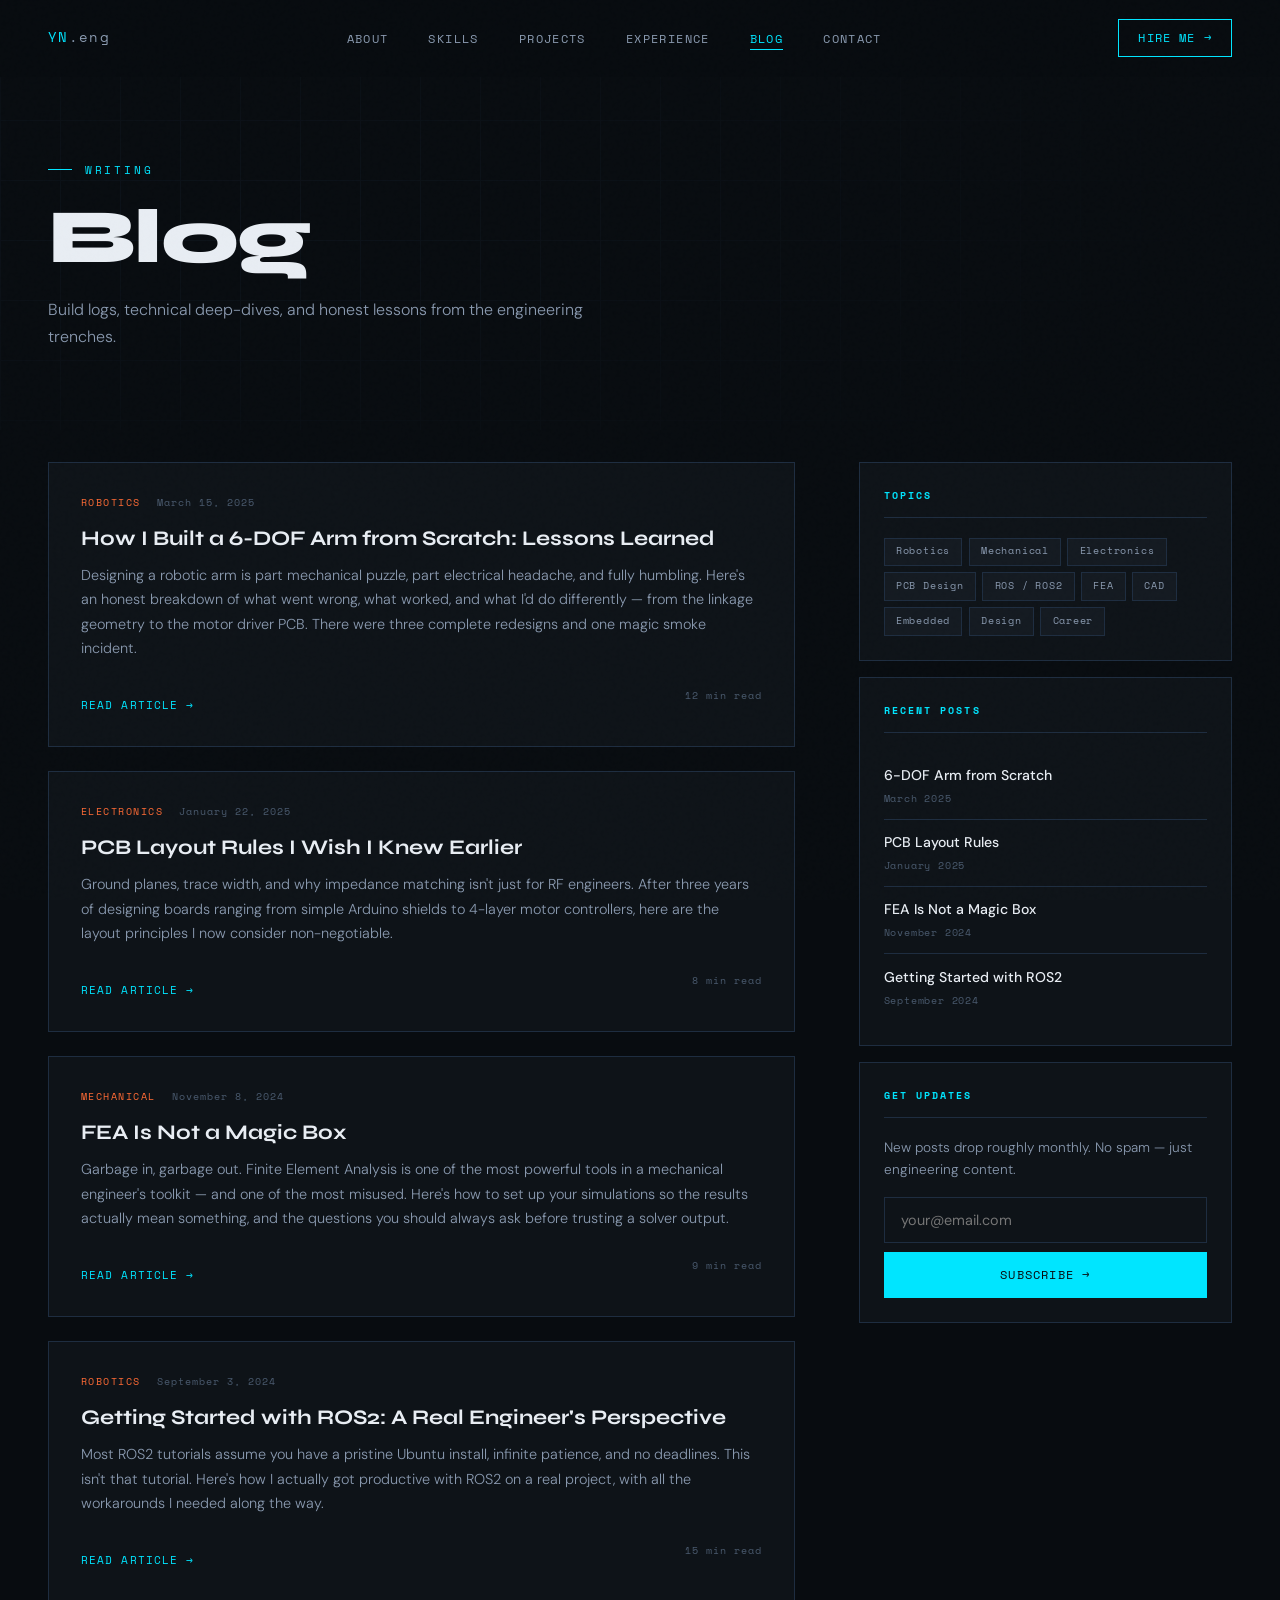
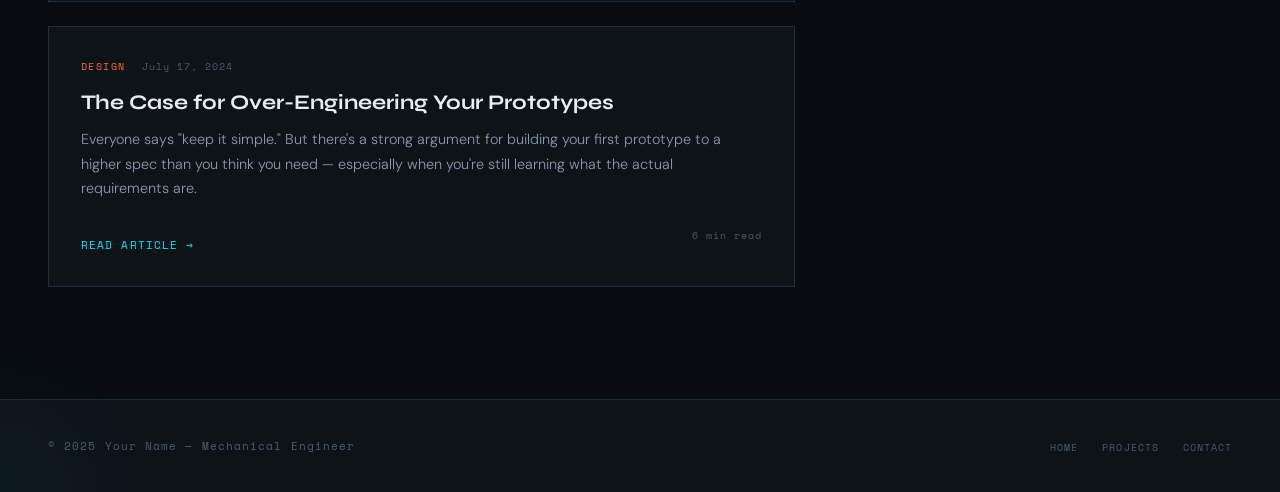
==== pages/blog.html @ 2a092a35 "Add initial blog page structure and content" ====
<!DOCTYPE html>
<html lang="en">
<head>
  <meta charset="UTF-8" />
  <meta name="viewport" content="width=device-width, initial-scale=1.0" />
  <title>Blog — Your Name</title>
  <meta name="description" content="Engineering thoughts, build logs, and technical writing." />
  <link rel="stylesheet" href="../css/style.css" />
  <link rel="stylesheet" href="../css/pages.css" />
  <link rel="icon" href="data:image/svg+xml,<svg xmlns='http://www.w3.org/2000/svg' viewBox='0 0 100 100'><text y='.9em' font-size='90'>⚙️</text></svg>" />
</head>
<body>

  <!-- ── NAVIGATION ── -->
  <nav>
    <a href="../index.html" class="nav-logo">YN<span>.eng</span></a>
    <ul class="nav-links">
      <li><a href="../index.html#about">About</a></li>
      <li><a href="../index.html#skills">Skills</a></li>
      <li><a href="projects.html">Projects</a></li>
      <li><a href="../index.html#work">Experience</a></li>
      <li><a href="blog.html" class="active">Blog</a></li>
      <li><a href="../index.html#contact">Contact</a></li>
    </ul>
    <a href="../index.html#contact" class="nav-cta">Hire Me →</a>
    <div class="hamburger"><span></span><span></span><span></span></div>
  </nav>

  <!-- ── PAGE HERO ── -->
  <div class="page-hero">
    <div class="page-hero-bg"></div>
    <div class="page-hero-inner">
      <p class="section-label reveal">Writing</p>
      <h1 class="section-title reveal" style="font-size: clamp(2.5rem, 6vw, 5rem); margin-bottom: 1rem;">
        Blog
      </h1>
      <p class="section-subtitle reveal" style="margin-bottom: 0;">
        Build logs, technical deep-dives, and honest lessons from the engineering trenches.
      </p>
    </div>
  </div>

  <!-- ── BLOG CONTENT ── -->
  <section style="padding-top: 2rem;">
    <div class="section-inner">
      <div class="blog-full-grid">

        <!-- Main Posts -->
        <div class="blog-main-list">

          <a href="#" class="blog-post-card reveal">
            <div class="blog-post-meta">
              <span class="blog-cat">Robotics</span>
              <span class="blog-date">March 15, 2025</span>
            </div>
            <h2 class="blog-post-title">How I Built a 6-DOF Arm from Scratch: Lessons Learned</h2>
            <p class="blog-post-excerpt">
              Designing a robotic arm is part mechanical puzzle, part electrical headache, and fully
              humbling. Here's an honest breakdown of what went wrong, what worked, and what I'd do
              differently — from the linkage geometry to the motor driver PCB. There were three
              complete redesigns and one magic smoke incident.
            </p>
            <div class="blog-post-footer">
              <span class="blog-read-more">Read Article →</span>
              <span class="blog-reading-time">12 min read</span>
            </div>
          </a>

          <a href="#" class="blog-post-card reveal">
            <div class="blog-post-meta">
              <span class="blog-cat">Electronics</span>
              <span class="blog-date">January 22, 2025</span>
            </div>
            <h2 class="blog-post-title">PCB Layout Rules I Wish I Knew Earlier</h2>
            <p class="blog-post-excerpt">
              Ground planes, trace width, and why impedance matching isn't just for RF engineers.
              After three years of designing boards ranging from simple Arduino shields to 4-layer
              motor controllers, here are the layout principles I now consider non-negotiable.
            </p>
            <div class="blog-post-footer">
              <span class="blog-read-more">Read Article →</span>
              <span class="blog-reading-time">8 min read</span>
            </div>
          </a>

          <a href="#" class="blog-post-card reveal">
            <div class="blog-post-meta">
              <span class="blog-cat">Mechanical</span>
              <span class="blog-date">November 8, 2024</span>
            </div>
            <h2 class="blog-post-title">FEA Is Not a Magic Box</h2>
            <p class="blog-post-excerpt">
              Garbage in, garbage out. Finite Element Analysis is one of the most powerful tools
              in a mechanical engineer's toolkit — and one of the most misused. Here's how to set
              up your simulations so the results actually mean something, and the questions you
              should always ask before trusting a solver output.
            </p>
            <div class="blog-post-footer">
              <span class="blog-read-more">Read Article →</span>
              <span class="blog-reading-time">9 min read</span>
            </div>
          </a>

          <a href="#" class="blog-post-card reveal">
            <div class="blog-post-meta">
              <span class="blog-cat">Robotics</span>
              <span class="blog-date">September 3, 2024</span>
            </div>
            <h2 class="blog-post-title">Getting Started with ROS2: A Real Engineer's Perspective</h2>
            <p class="blog-post-excerpt">
              Most ROS2 tutorials assume you have a pristine Ubuntu install, infinite patience, and
              no deadlines. This isn't that tutorial. Here's how I actually got productive with ROS2
              on a real project, with all the workarounds I needed along the way.
            </p>
            <div class="blog-post-footer">
              <span class="blog-read-more">Read Article →</span>
              <span class="blog-reading-time">15 min read</span>
            </div>
          </a>

          <a href="#" class="blog-post-card reveal">
            <div class="blog-post-meta">
              <span class="blog-cat">Design</span>
              <span class="blog-date">July 17, 2024</span>
            </div>
            <h2 class="blog-post-title">The Case for Over-Engineering Your Prototypes</h2>
            <p class="blog-post-excerpt">
              Everyone says "keep it simple." But there's a strong argument for building your first
              prototype to a higher spec than you think you need — especially when you're still
              learning what the actual requirements are.
            </p>
            <div class="blog-post-footer">
              <span class="blog-read-more">Read Article →</span>
              <span class="blog-reading-time">6 min read</span>
            </div>
          </a>

        </div>

        <!-- Sidebar -->
        <aside class="blog-sidebar">

          <div class="sidebar-widget reveal">
            <h3 class="sidebar-widget-title">Topics</h3>
            <div class="sidebar-tags">
              <span class="sidebar-tag">Robotics</span>
              <span class="sidebar-tag">Mechanical</span>
              <span class="sidebar-tag">Electronics</span>
              <span class="sidebar-tag">PCB Design</span>
              <span class="sidebar-tag">ROS / ROS2</span>
              <span class="sidebar-tag">FEA</span>
              <span class="sidebar-tag">CAD</span>
              <span class="sidebar-tag">Embedded</span>
              <span class="sidebar-tag">Design</span>
              <span class="sidebar-tag">Career</span>
            </div>
          </div>

          <div class="sidebar-widget reveal">
            <h3 class="sidebar-widget-title">Recent Posts</h3>
            <div class="recent-post">
              <span class="recent-post-title">6-DOF Arm from Scratch</span>
              <span class="recent-post-date">March 2025</span>
            </div>
            <div class="recent-post">
              <span class="recent-post-title">PCB Layout Rules</span>
              <span class="recent-post-date">January 2025</span>
            </div>
            <div class="recent-post">
              <span class="recent-post-title">FEA Is Not a Magic Box</span>
              <span class="recent-post-date">November 2024</span>
            </div>
            <div class="recent-post">
              <span class="recent-post-title">Getting Started with ROS2</span>
              <span class="recent-post-date">September 2024</span>
            </div>
          </div>

          <div class="sidebar-widget reveal">
            <h3 class="sidebar-widget-title">Get Updates</h3>
            <p style="font-size:0.85rem; color:var(--text2); margin-bottom:1rem; line-height:1.6;">
              New posts drop roughly monthly. No spam — just engineering content.
            </p>
            <input type="email" class="form-input" placeholder="your@email.com" style="margin-bottom:0.6rem;" />
            <button class="btn-primary" style="width:100%; justify-content:center;">Subscribe →</button>
          </div>

        </aside>
      </div>
    </div>
  </section>

  <!-- ── FOOTER ── -->
  <footer>
    <p class="footer-copy">© 2025 Your Name — Mechanical Engineer</p>
    <ul class="footer-links">
      <li><a href="../index.html">Home</a></li>
      <li><a href="projects.html">Projects</a></li>
      <li><a href="../index.html#contact">Contact</a></li>
    </ul>
  </footer>

  <script src="../js/main.js"></script>
</body>
</html>
---- css/style.css ----
@import url('https://fonts.googleapis.com/css2?family=Space+Mono:ital,wght@0,400;0,700;1,400&family=Syne:wght@400;600;700;800&family=DM+Sans:wght@300;400;500&display=swap');

:root {
  --bg: #080c10;
  --bg2: #0e1318;
  --bg3: #141a21;
  --surface: #1a2230;
  --surface2: #222d3d;
  --border: #1e2d40;
  --accent: #00e5ff;
  --accent2: #7fff6e;
  --accent3: #ff6b35;
  --text: #e8edf3;
  --text2: #8a9ab0;
  --text3: #4a5a6e;
  --font-display: 'Syne', sans-serif;
  --font-mono: 'Space Mono', monospace;
  --font-body: 'DM Sans', sans-serif;
  --radius: 4px;
  --transition: 0.3s cubic-bezier(0.4, 0, 0.2, 1);
}

*, *::before, *::after { box-sizing: border-box; margin: 0; padding: 0; }

html { scroll-behavior: smooth; font-size: 16px; }

body {
  background: var(--bg);
  color: var(--text);
  font-family: var(--font-body);
  font-weight: 300;
  line-height: 1.7;
  overflow-x: hidden;
}

/* ── NOISE TEXTURE OVERLAY ── */
body::before {
  content: '';
  position: fixed;
  inset: 0;
  background-image: url("data:image/svg+xml,%3Csvg viewBox='0 0 256 256' xmlns='http://www.w3.org/2000/svg'%3E%3Cfilter id='noise'%3E%3CfeTurbulence type='fractalNoise' baseFrequency='0.9' numOctaves='4' stitchTiles='stitch'/%3E%3C/filter%3E%3Crect width='100%25' height='100%25' filter='url(%23noise)' opacity='0.04'/%3E%3C/svg%3E");
  pointer-events: none;
  z-index: 9999;
  opacity: 0.4;
}

/* ── SCROLLBAR ── */
::-webkit-scrollbar { width: 4px; }
::-webkit-scrollbar-track { background: var(--bg); }
::-webkit-scrollbar-thumb { background: var(--accent); border-radius: 2px; }

/* ── SELECTION ── */
::selection { background: var(--accent); color: var(--bg); }

/* ── NAVIGATION ── */
nav {
  position: fixed;
  top: 0; left: 0; right: 0;
  z-index: 1000;
  display: flex;
  align-items: center;
  justify-content: space-between;
  padding: 1.2rem 3rem;
  background: rgba(8, 12, 16, 0.85);
  backdrop-filter: blur(20px);
  border-bottom: 1px solid transparent;
  transition: border-color var(--transition);
}

nav.scrolled { border-bottom-color: var(--border); }

.nav-logo {
  font-family: var(--font-mono);
  font-size: 0.85rem;
  color: var(--accent);
  text-decoration: none;
  letter-spacing: 0.1em;
}

.nav-logo span { color: var(--text2); }

.nav-links {
  display: flex;
  gap: 2.5rem;
  list-style: none;
}

.nav-links a {
  font-family: var(--font-mono);
  font-size: 0.72rem;
  color: var(--text2);
  text-decoration: none;
  letter-spacing: 0.12em;
  text-transform: uppercase;
  position: relative;
  transition: color var(--transition);
}

.nav-links a::after {
  content: '';
  position: absolute;
  bottom: -3px; left: 0;
  width: 0; height: 1px;
  background: var(--accent);
  transition: width var(--transition);
}

.nav-links a:hover { color: var(--accent); }
.nav-links a:hover::after { width: 100%; }

.nav-links a.active { color: var(--accent); }
.nav-links a.active::after { width: 100%; }

.nav-cta {
  font-family: var(--font-mono);
  font-size: 0.72rem;
  color: var(--accent);
  border: 1px solid var(--accent);
  padding: 0.5rem 1.2rem;
  text-decoration: none;
  letter-spacing: 0.1em;
  text-transform: uppercase;
  transition: all var(--transition);
}

.nav-cta:hover {
  background: var(--accent);
  color: var(--bg);
}

.hamburger {
  display: none;
  flex-direction: column;
  gap: 5px;
  cursor: pointer;
  padding: 4px;
}

.hamburger span {
  width: 24px; height: 1.5px;
  background: var(--text);
  transition: all var(--transition);
  display: block;
}

/* ── HERO ── */
.hero {
  min-height: 100vh;
  display: flex;
  align-items: center;
  padding: 8rem 3rem 4rem;
  position: relative;
  overflow: hidden;
}

.hero-grid-bg {
  position: absolute;
  inset: 0;
  background-image:
    linear-gradient(var(--border) 1px, transparent 1px),
    linear-gradient(90deg, var(--border) 1px, transparent 1px);
  background-size: 60px 60px;
  opacity: 0.3;
  mask-image: radial-gradient(ellipse 70% 70% at 50% 50%, black, transparent);
}

.hero-glow {
  position: absolute;
  top: 20%; left: 10%;
  width: 500px; height: 500px;
  background: radial-gradient(circle, rgba(0, 229, 255, 0.06) 0%, transparent 70%);
  pointer-events: none;
}

.hero-glow-2 {
  position: absolute;
  bottom: 10%; right: 5%;
  width: 400px; height: 400px;
  background: radial-gradient(circle, rgba(127, 255, 110, 0.04) 0%, transparent 70%);
  pointer-events: none;
}

.hero-content {
  max-width: 1200px;
  margin: 0 auto;
  width: 100%;
  display: grid;
  grid-template-columns: 1fr 1fr;
  gap: 4rem;
  align-items: center;
  position: relative;
  z-index: 1;
}

.hero-eyebrow {
  font-family: var(--font-mono);
  font-size: 0.72rem;
  color: var(--accent);
  letter-spacing: 0.2em;
  text-transform: uppercase;
  margin-bottom: 1.5rem;
  display: flex;
  align-items: center;
  gap: 0.8rem;
}

.hero-eyebrow::before {
  content: '';
  width: 32px; height: 1px;
  background: var(--accent);
}

.hero-name {
  font-family: var(--font-display);
  font-weight: 800;
  font-size: clamp(3rem, 6vw, 5.5rem);
  line-height: 1.0;
  letter-spacing: -0.02em;
  margin-bottom: 1rem;
}

.hero-name .line { display: block; overflow: hidden; }
.hero-name .accent-word { color: var(--accent); }

.hero-title {
  font-family: var(--font-mono);
  font-size: 0.9rem;
  color: var(--text2);
  margin-bottom: 1.8rem;
  letter-spacing: 0.05em;
}

.hero-title .typing-cursor {
  display: inline-block;
  width: 2px; height: 1em;
  background: var(--accent);
  animation: blink 1s step-end infinite;
  vertical-align: middle;
  margin-left: 2px;
}

@keyframes blink { 0%, 100% { opacity: 1; } 50% { opacity: 0; } }

.hero-desc {
  color: var(--text2);
  font-size: 1rem;
  line-height: 1.8;
  margin-bottom: 2.5rem;
  max-width: 480px;
}

.hero-actions {
  display: flex;
  gap: 1rem;
  flex-wrap: wrap;
}

.btn-primary {
  font-family: var(--font-mono);
  font-size: 0.75rem;
  letter-spacing: 0.1em;
  text-transform: uppercase;
  padding: 0.9rem 2rem;
  background: var(--accent);
  color: var(--bg);
  border: none;
  text-decoration: none;
  cursor: pointer;
  position: relative;
  overflow: hidden;
  transition: all var(--transition);
  display: inline-flex;
  align-items: center;
  gap: 0.5rem;
}

.btn-primary::before {
  content: '';
  position: absolute;
  top: 0; left: -100%;
  width: 100%; height: 100%;
  background: rgba(255,255,255,0.15);
  transition: left 0.4s ease;
}

.btn-primary:hover::before { left: 100%; }
.btn-primary:hover { box-shadow: 0 0 30px rgba(0, 229, 255, 0.3); }

.btn-secondary {
  font-family: var(--font-mono);
  font-size: 0.75rem;
  letter-spacing: 0.1em;
  text-transform: uppercase;
  padding: 0.9rem 2rem;
  background: transparent;
  color: var(--text);
  border: 1px solid var(--border);
  text-decoration: none;
  cursor: pointer;
  transition: all var(--transition);
  display: inline-flex;
  align-items: center;
  gap: 0.5rem;
}

.btn-secondary:hover {
  border-color: var(--accent);
  color: var(--accent);
}

/* Hero Right - Stats/Visual */
.hero-right {
  position: relative;
  display: flex;
  flex-direction: column;
  gap: 1rem;
  align-items: flex-end;
}

.hero-stat-cards {
  display: grid;
  grid-template-columns: 1fr 1fr;
  gap: 1rem;
  width: 100%;
}

.stat-card {
  background: var(--bg2);
  border: 1px solid var(--border);
  padding: 1.5rem;
  position: relative;
  overflow: hidden;
  transition: border-color var(--transition), transform var(--transition);
}

.stat-card::before {
  content: '';
  position: absolute;
  top: 0; left: 0;
  width: 3px; height: 0;
  background: var(--accent);
  transition: height 0.4s ease;
}

.stat-card:hover { border-color: var(--accent); transform: translateY(-2px); }
.stat-card:hover::before { height: 100%; }

.stat-number {
  font-family: var(--font-display);
  font-size: 2.5rem;
  font-weight: 800;
  color: var(--accent);
  line-height: 1;
  margin-bottom: 0.3rem;
}

.stat-label {
  font-family: var(--font-mono);
  font-size: 0.65rem;
  color: var(--text3);
  letter-spacing: 0.15em;
  text-transform: uppercase;
}

.hero-scroll-indicator {
  position: absolute;
  bottom: 2.5rem;
  left: 50%;
  transform: translateX(-50%);
  display: flex;
  flex-direction: column;
  align-items: center;
  gap: 0.5rem;
  font-family: var(--font-mono);
  font-size: 0.65rem;
  color: var(--text3);
  letter-spacing: 0.15em;
  text-transform: uppercase;
  animation: float 2s ease-in-out infinite;
}

.hero-scroll-indicator::after {
  content: '';
  width: 1px;
  height: 40px;
  background: linear-gradient(to bottom, var(--text3), transparent);
}

@keyframes float { 0%, 100% { transform: translateX(-50%) translateY(0); } 50% { transform: translateX(-50%) translateY(-6px); } }

/* ── SECTIONS COMMON ── */
section { padding: 7rem 3rem; }

.section-inner { max-width: 1200px; margin: 0 auto; }

.section-label {
  font-family: var(--font-mono);
  font-size: 0.7rem;
  color: var(--accent);
  letter-spacing: 0.25em;
  text-transform: uppercase;
  margin-bottom: 1rem;
  display: flex;
  align-items: center;
  gap: 0.8rem;
}

.section-label::before {
  content: '';
  width: 24px; height: 1px;
  background: var(--accent);
}

.section-title {
  font-family: var(--font-display);
  font-weight: 800;
  font-size: clamp(2rem, 4vw, 3.2rem);
  line-height: 1.1;
  letter-spacing: -0.02em;
  margin-bottom: 1rem;
}

.section-subtitle {
  color: var(--text2);
  font-size: 1rem;
  max-width: 560px;
  margin-bottom: 4rem;
}

/* ── ABOUT ── */
#about { background: var(--bg2); }

.about-grid {
  display: grid;
  grid-template-columns: 1fr 1.2fr;
  gap: 5rem;
  align-items: start;
}

.about-image-wrap {
  position: relative;
}

.about-image-placeholder {
  width: 100%;
  aspect-ratio: 3/4;
  background: var(--bg3);
  border: 1px solid var(--border);
  display: flex;
  flex-direction: column;
  align-items: center;
  justify-content: center;
  gap: 1rem;
  color: var(--text3);
  font-family: var(--font-mono);
  font-size: 0.75rem;
  letter-spacing: 0.1em;
  position: relative;
  overflow: hidden;
}

.about-image-placeholder svg { opacity: 0.3; }

.about-image-placeholder::before {
  content: '';
  position: absolute;
  top: 0; right: 0;
  width: 60%; height: 60%;
  background: radial-gradient(circle at top right, rgba(0,229,255,0.05), transparent);
}

.about-image-accent {
  position: absolute;
  bottom: -8px; right: -8px;
  width: 60px; height: 60px;
  border-right: 2px solid var(--accent);
  border-bottom: 2px solid var(--accent);
}

.about-image-accent-2 {
  position: absolute;
  top: -8px; left: -8px;
  width: 60px; height: 60px;
  border-left: 2px solid var(--accent2);
  border-top: 2px solid var(--accent2);
}

.about-content h3 {
  font-family: var(--font-display);
  font-size: 1.6rem;
  font-weight: 700;
  margin-bottom: 1.2rem;
}

.about-content p {
  color: var(--text2);
  margin-bottom: 1.2rem;
  line-height: 1.8;
}

.about-tags {
  display: flex;
  flex-wrap: wrap;
  gap: 0.5rem;
  margin: 1.8rem 0;
}

.tag {
  font-family: var(--font-mono);
  font-size: 0.68rem;
  letter-spacing: 0.1em;
  padding: 0.35rem 0.8rem;
  background: var(--bg3);
  border: 1px solid var(--border);
  color: var(--text2);
  text-transform: uppercase;
  transition: all var(--transition);
}

.tag:hover { border-color: var(--accent); color: var(--accent); }
.tag.accent { border-color: rgba(0,229,255,0.3); color: var(--accent); background: rgba(0,229,255,0.05); }

/* ── SKILLS ── */
#skills { background: var(--bg); }

.skills-grid {
  display: grid;
  grid-template-columns: repeat(3, 1fr);
  gap: 1.5px;
  background: var(--border);
  border: 1px solid var(--border);
}

.skill-category {
  background: var(--bg2);
  padding: 2rem;
  transition: background var(--transition);
}

.skill-category:hover { background: var(--bg3); }

.skill-cat-icon {
  font-size: 1.5rem;
  margin-bottom: 0.8rem;
}

.skill-cat-title {
  font-family: var(--font-display);
  font-size: 1rem;
  font-weight: 700;
  margin-bottom: 0.3rem;
}

.skill-cat-subtitle {
  font-family: var(--font-mono);
  font-size: 0.65rem;
  color: var(--accent);
  letter-spacing: 0.1em;
  text-transform: uppercase;
  margin-bottom: 1.5rem;
}

.skill-list { list-style: none; }

.skill-list li {
  display: flex;
  align-items: center;
  justify-content: space-between;
  padding: 0.6rem 0;
  border-bottom: 1px solid var(--border);
  font-size: 0.88rem;
  color: var(--text2);
  transition: color var(--transition);
}

.skill-list li:last-child { border-bottom: none; }
.skill-list li:hover { color: var(--text); }

.skill-dot {
  width: 6px; height: 6px;
  border-radius: 50%;
  background: var(--accent);
  opacity: 0.5;
  flex-shrink: 0;
}

.skill-dot.full { opacity: 1; }
.skill-dot.med { opacity: 0.6; background: var(--accent2); }

/* ── PROJECTS PREVIEW ── */
#projects { background: var(--bg2); }

.projects-preview-grid {
  display: grid;
  grid-template-columns: repeat(3, 1fr);
  gap: 1rem;
  margin-bottom: 3rem;
}

.project-card {
  background: var(--bg3);
  border: 1px solid var(--border);
  overflow: hidden;
  position: relative;
  transition: border-color var(--transition), transform var(--transition);
  cursor: pointer;
}

.project-card:hover {
  border-color: var(--accent);
  transform: translateY(-4px);
}

.project-card-thumb {
  width: 100%;
  aspect-ratio: 16/9;
  background: var(--surface);
  display: flex;
  align-items: center;
  justify-content: center;
  font-size: 2.5rem;
  position: relative;
  overflow: hidden;
}

.project-card-thumb::after {
  content: '';
  position: absolute;
  inset: 0;
  background: linear-gradient(to bottom, transparent 50%, var(--bg3));
}

.project-card-body { padding: 1.5rem; }

.project-card-tag {
  font-family: var(--font-mono);
  font-size: 0.62rem;
  color: var(--accent2);
  letter-spacing: 0.15em;
  text-transform: uppercase;
  margin-bottom: 0.5rem;
}

.project-card-title {
  font-family: var(--font-display);
  font-size: 1.05rem;
  font-weight: 700;
  margin-bottom: 0.5rem;
}

.project-card-desc {
  font-size: 0.85rem;
  color: var(--text2);
  line-height: 1.6;
}

.project-card-footer {
  padding: 1rem 1.5rem;
  border-top: 1px solid var(--border);
  display: flex;
  align-items: center;
  justify-content: space-between;
}

.project-card-stack {
  display: flex;
  gap: 0.4rem;
}

.stack-badge {
  font-family: var(--font-mono);
  font-size: 0.6rem;
  padding: 0.2rem 0.5rem;
  background: var(--bg);
  color: var(--text3);
  border: 1px solid var(--border);
  letter-spacing: 0.05em;
}

.project-card-arrow {
  color: var(--accent);
  font-size: 0.9rem;
  transition: transform var(--transition);
}

.project-card:hover .project-card-arrow { transform: translateX(4px); }

.projects-cta { text-align: center; }

/* ── WORK HISTORY ── */
#work { background: var(--bg); }

.timeline { position: relative; padding-left: 2rem; }

.timeline::before {
  content: '';
  position: absolute;
  left: 0; top: 0; bottom: 0;
  width: 1px;
  background: linear-gradient(to bottom, var(--accent), var(--border), transparent);
}

.timeline-item {
  position: relative;
  padding: 0 0 3rem 2.5rem;
}

.timeline-item::before {
  content: '';
  position: absolute;
  left: -5px; top: 6px;
  width: 10px; height: 10px;
  border-radius: 50%;
  background: var(--bg);
  border: 2px solid var(--accent);
  transition: background var(--transition);
}

.timeline-item:hover::before { background: var(--accent); }

.timeline-date {
  font-family: var(--font-mono);
  font-size: 0.68rem;
  color: var(--accent);
  letter-spacing: 0.15em;
  text-transform: uppercase;
  margin-bottom: 0.5rem;
}

.timeline-role {
  font-family: var(--font-display);
  font-size: 1.3rem;
  font-weight: 700;
  margin-bottom: 0.2rem;
}

.timeline-company {
  font-family: var(--font-mono);
  font-size: 0.8rem;
  color: var(--text2);
  margin-bottom: 1rem;
}

.timeline-desc {
  color: var(--text2);
  font-size: 0.9rem;
  line-height: 1.7;
  max-width: 600px;
  margin-bottom: 1rem;
}

.timeline-tags { display: flex; flex-wrap: wrap; gap: 0.4rem; }

/* ── BLOG ── */
#blog { background: var(--bg2); }

.blog-grid {
  display: grid;
  grid-template-columns: 2fr 1fr;
  gap: 1rem;
}

.blog-card {
  background: var(--bg3);
  border: 1px solid var(--border);
  padding: 2rem;
  transition: border-color var(--transition), transform var(--transition);
  cursor: pointer;
  text-decoration: none;
  color: inherit;
  display: block;
}

.blog-card:hover { border-color: var(--accent); transform: translateY(-2px); }

.blog-card.featured { grid-row: span 2; }

.blog-card-meta {
  display: flex;
  align-items: center;
  gap: 1rem;
  margin-bottom: 1rem;
}

.blog-cat {
  font-family: var(--font-mono);
  font-size: 0.62rem;
  color: var(--accent3);
  letter-spacing: 0.15em;
  text-transform: uppercase;
}

.blog-date {
  font-family: var(--font-mono);
  font-size: 0.62rem;
  color: var(--text3);
  letter-spacing: 0.1em;
}

.blog-card-title {
  font-family: var(--font-display);
  font-size: 1.2rem;
  font-weight: 700;
  margin-bottom: 0.8rem;
  line-height: 1.3;
}

.blog-card.featured .blog-card-title { font-size: 1.6rem; }

.blog-card-excerpt {
  color: var(--text2);
  font-size: 0.88rem;
  line-height: 1.7;
}

.blog-read-more {
  display: inline-flex;
  align-items: center;
  gap: 0.4rem;
  font-family: var(--font-mono);
  font-size: 0.68rem;
  color: var(--accent);
  letter-spacing: 0.1em;
  text-transform: uppercase;
  margin-top: 1.2rem;
}

/* ── CONTACT ── */
#contact { background: var(--bg); }

.contact-grid {
  display: grid;
  grid-template-columns: 1fr 1.2fr;
  gap: 5rem;
  align-items: start;
}

.contact-info h3 {
  font-family: var(--font-display);
  font-size: 1.4rem;
  font-weight: 700;
  margin-bottom: 1rem;
}

.contact-info p { color: var(--text2); margin-bottom: 2rem; line-height: 1.8; }

.contact-links { display: flex; flex-direction: column; gap: 0.8rem; }

.contact-link {
  display: flex;
  align-items: center;
  gap: 0.8rem;
  font-family: var(--font-mono);
  font-size: 0.78rem;
  color: var(--text2);
  text-decoration: none;
  letter-spacing: 0.05em;
  padding: 0.8rem 0;
  border-bottom: 1px solid var(--border);
  transition: color var(--transition);
}

.contact-link:hover { color: var(--accent); }
.contact-link span { color: var(--accent); width: 16px; text-align: center; }

.contact-form { display: flex; flex-direction: column; gap: 1rem; }

.form-group { display: flex; flex-direction: column; gap: 0.4rem; }

.form-label {
  font-family: var(--font-mono);
  font-size: 0.65rem;
  color: var(--text3);
  letter-spacing: 0.15em;
  text-transform: uppercase;
}

.form-input, .form-textarea {
  background: var(--bg2);
  border: 1px solid var(--border);
  color: var(--text);
  font-family: var(--font-body);
  font-size: 0.9rem;
  padding: 0.8rem 1rem;
  outline: none;
  transition: border-color var(--transition);
  resize: none;
  width: 100%;
}

.form-input:focus, .form-textarea:focus {
  border-color: var(--accent);
}

.form-textarea { min-height: 130px; }

/* ── FOOTER ── */
footer {
  background: var(--bg2);
  border-top: 1px solid var(--border);
  padding: 2rem 3rem;
  display: flex;
  align-items: center;
  justify-content: space-between;
}

.footer-copy {
  font-family: var(--font-mono);
  font-size: 0.68rem;
  color: var(--text3);
  letter-spacing: 0.1em;
}

.footer-links {
  display: flex;
  gap: 1.5rem;
  list-style: none;
}

.footer-links a {
  font-family: var(--font-mono);
  font-size: 0.65rem;
  color: var(--text3);
  text-decoration: none;
  letter-spacing: 0.1em;
  text-transform: uppercase;
  transition: color var(--transition);
}

.footer-links a:hover { color: var(--accent); }

/* ── DIVIDER ── */
.section-divider {
  height: 1px;
  background: linear-gradient(to right, transparent, var(--border), transparent);
  margin: 0 3rem;
}

/* ── ANIMATIONS ── */
.reveal {
  opacity: 0;
  transform: translateY(24px);
  transition: opacity 0.7s ease, transform 0.7s ease;
}

.reveal.visible {
  opacity: 1;
  transform: translateY(0);
}

.reveal-delay-1 { transition-delay: 0.1s; }
.reveal-delay-2 { transition-delay: 0.2s; }
.reveal-delay-3 { transition-delay: 0.3s; }
.reveal-delay-4 { transition-delay: 0.4s; }

/* ── MOBILE NAV ── */
@media (max-width: 900px) {
  nav { padding: 1rem 1.5rem; }

  .hamburger { display: flex; }

  .nav-links {
    position: fixed;
    top: 0; right: -100%;
    height: 100vh;
    width: 260px;
    background: var(--bg2);
    border-left: 1px solid var(--border);
    flex-direction: column;
    padding: 5rem 2rem 2rem;
    gap: 0;
    transition: right var(--transition);
    z-index: 999;
  }

  .nav-links.open { right: 0; }

  .nav-links li { border-bottom: 1px solid var(--border); }

  .nav-links a {
    display: block;
    padding: 1rem 0;
    font-size: 0.8rem;
  }

  .nav-cta { display: none; }

  /* Hero mobile */
  .hero { padding: 7rem 1.5rem 4rem; }
  .hero-content { grid-template-columns: 1fr; gap: 3rem; }
  .hero-right { align-items: stretch; }

  section { padding: 4rem 1.5rem; }

  .about-grid { grid-template-columns: 1fr; gap: 2.5rem; }
  .skills-grid { grid-template-columns: 1fr; gap: 0; }
  .projects-preview-grid { grid-template-columns: 1fr; }
  .blog-grid { grid-template-columns: 1fr; }
  .contact-grid { grid-template-columns: 1fr; gap: 3rem; }
  footer { flex-direction: column; gap: 1rem; text-align: center; }
  .footer-links { justify-content: center; }
  .section-divider { margin: 0 1.5rem; }
}

@media (max-width: 600px) {
  .hero-stat-cards { grid-template-columns: 1fr 1fr; }
  .skills-grid { grid-template-columns: 1fr; }
}
---- css/pages.css ----
/* ── PROJECTS PAGE ── */
.page-hero {
  padding: 10rem 3rem 5rem;
  position: relative;
  overflow: hidden;
}

.page-hero-bg {
  position: absolute;
  inset: 0;
  background-image:
    linear-gradient(var(--border) 1px, transparent 1px),
    linear-gradient(90deg, var(--border) 1px, transparent 1px);
  background-size: 60px 60px;
  opacity: 0.2;
  mask-image: radial-gradient(ellipse 80% 80% at 20% 50%, black, transparent);
}

.page-hero-inner {
  max-width: 1200px;
  margin: 0 auto;
  position: relative;
  z-index: 1;
}

/* ── FILTER BAR ── */
.filter-bar {
  display: flex;
  gap: 0.5rem;
  flex-wrap: wrap;
  margin-bottom: 3rem;
}

.filter-btn {
  font-family: var(--font-mono);
  font-size: 0.68rem;
  letter-spacing: 0.12em;
  text-transform: uppercase;
  padding: 0.5rem 1.2rem;
  background: transparent;
  color: var(--text2);
  border: 1px solid var(--border);
  cursor: pointer;
  transition: all var(--transition);
}

.filter-btn:hover,
.filter-btn.active {
  border-color: var(--accent);
  color: var(--accent);
  background: rgba(0, 229, 255, 0.05);
}

/* ── FULL PROJECTS GRID ── */
.projects-full-grid {
  display: grid;
  grid-template-columns: repeat(auto-fill, minmax(360px, 1fr));
  gap: 1.5rem;
}

.project-full-card {
  background: var(--bg2);
  border: 1px solid var(--border);
  overflow: hidden;
  transition: border-color var(--transition), transform var(--transition);
}

.project-full-card:hover {
  border-color: var(--accent);
  transform: translateY(-4px);
}

.project-full-thumb {
  width: 100%;
  aspect-ratio: 16/9;
  background: var(--bg3);
  display: flex;
  align-items: center;
  justify-content: center;
  font-size: 3rem;
  position: relative;
  overflow: hidden;
}

.project-full-thumb::after {
  content: '';
  position: absolute;
  inset: 0;
  background: linear-gradient(135deg, rgba(0,229,255,0.05), transparent 60%);
}

.project-full-body { padding: 1.8rem; }

.project-full-header {
  display: flex;
  align-items: flex-start;
  justify-content: space-between;
  margin-bottom: 0.8rem;
  gap: 1rem;
}

.project-full-title {
  font-family: var(--font-display);
  font-size: 1.15rem;
  font-weight: 700;
  line-height: 1.2;
}

.project-full-status {
  font-family: var(--font-mono);
  font-size: 0.58rem;
  letter-spacing: 0.12em;
  text-transform: uppercase;
  padding: 0.25rem 0.6rem;
  border: 1px solid var(--accent2);
  color: var(--accent2);
  white-space: nowrap;
  flex-shrink: 0;
}

.project-full-status.wip {
  border-color: var(--accent3);
  color: var(--accent3);
}

.project-full-tag {
  font-family: var(--font-mono);
  font-size: 0.62rem;
  color: var(--accent);
  letter-spacing: 0.15em;
  text-transform: uppercase;
  margin-bottom: 0.6rem;
}

.project-full-desc {
  color: var(--text2);
  font-size: 0.9rem;
  line-height: 1.7;
  margin-bottom: 1.5rem;
}

.project-full-highlights {
  list-style: none;
  margin-bottom: 1.5rem;
}

.project-full-highlights li {
  font-size: 0.85rem;
  color: var(--text2);
  padding: 0.3rem 0;
  padding-left: 1rem;
  position: relative;
}

.project-full-highlights li::before {
  content: '▸';
  position: absolute;
  left: 0;
  color: var(--accent);
  font-size: 0.7rem;
}

.project-full-footer {
  padding: 1rem 1.8rem;
  border-top: 1px solid var(--border);
  display: flex;
  align-items: center;
  justify-content: space-between;
  gap: 1rem;
}

.project-links {
  display: flex;
  gap: 0.8rem;
}

.project-link {
  font-family: var(--font-mono);
  font-size: 0.65rem;
  letter-spacing: 0.1em;
  text-transform: uppercase;
  color: var(--text2);
  text-decoration: none;
  padding: 0.3rem 0.7rem;
  border: 1px solid var(--border);
  transition: all var(--transition);
}

.project-link:hover {
  color: var(--accent);
  border-color: var(--accent);
}

/* ── BLOG PAGE ── */
.blog-full-grid {
  display: grid;
  grid-template-columns: 2fr 1fr;
  gap: 4rem;
  align-items: start;
}

.blog-main-list { display: flex; flex-direction: column; gap: 1.5rem; }

.blog-post-card {
  background: var(--bg2);
  border: 1px solid var(--border);
  padding: 2rem;
  cursor: pointer;
  transition: border-color var(--transition), transform var(--transition);
  text-decoration: none;
  color: inherit;
  display: block;
}

.blog-post-card:hover {
  border-color: var(--accent);
  transform: translateX(4px);
}

.blog-post-meta {
  display: flex;
  align-items: center;
  gap: 1rem;
  margin-bottom: 0.8rem;
}

.blog-post-title {
  font-family: var(--font-display);
  font-size: 1.3rem;
  font-weight: 700;
  margin-bottom: 0.7rem;
  line-height: 1.3;
}

.blog-post-excerpt {
  color: var(--text2);
  font-size: 0.9rem;
  line-height: 1.7;
  margin-bottom: 1rem;
}

.blog-post-footer {
  display: flex;
  align-items: center;
  justify-content: space-between;
}

.blog-reading-time {
  font-family: var(--font-mono);
  font-size: 0.63rem;
  color: var(--text3);
  letter-spacing: 0.1em;
}

/* Blog Sidebar */
.blog-sidebar { position: sticky; top: 7rem; }

.sidebar-widget {
  background: var(--bg2);
  border: 1px solid var(--border);
  padding: 1.5rem;
  margin-bottom: 1rem;
}

.sidebar-widget-title {
  font-family: var(--font-mono);
  font-size: 0.65rem;
  color: var(--accent);
  letter-spacing: 0.2em;
  text-transform: uppercase;
  margin-bottom: 1.2rem;
  padding-bottom: 0.8rem;
  border-bottom: 1px solid var(--border);
}

.sidebar-tags { display: flex; flex-wrap: wrap; gap: 0.4rem; }
.sidebar-tag {
  font-family: var(--font-mono);
  font-size: 0.62rem;
  padding: 0.3rem 0.7rem;
  background: var(--bg3);
  border: 1px solid var(--border);
  color: var(--text2);
  cursor: pointer;
  transition: all var(--transition);
  letter-spacing: 0.08em;
}
.sidebar-tag:hover { border-color: var(--accent); color: var(--accent); }

.recent-post {
  display: flex;
  flex-direction: column;
  gap: 0.2rem;
  padding: 0.7rem 0;
  border-bottom: 1px solid var(--border);
  cursor: pointer;
  transition: color var(--transition);
}
.recent-post:last-child { border-bottom: none; }
.recent-post:hover .recent-post-title { color: var(--accent); }
.recent-post-title { font-size: 0.88rem; font-weight: 500; transition: color var(--transition); }
.recent-post-date {
  font-family: var(--font-mono);
  font-size: 0.62rem;
  color: var(--text3);
  letter-spacing: 0.08em;
}

@media (max-width: 900px) {
  .page-hero { padding: 8rem 1.5rem 3rem; }
  .projects-full-grid { grid-template-columns: 1fr; }
  .blog-full-grid { grid-template-columns: 1fr; }
  .blog-sidebar { position: static; }
}
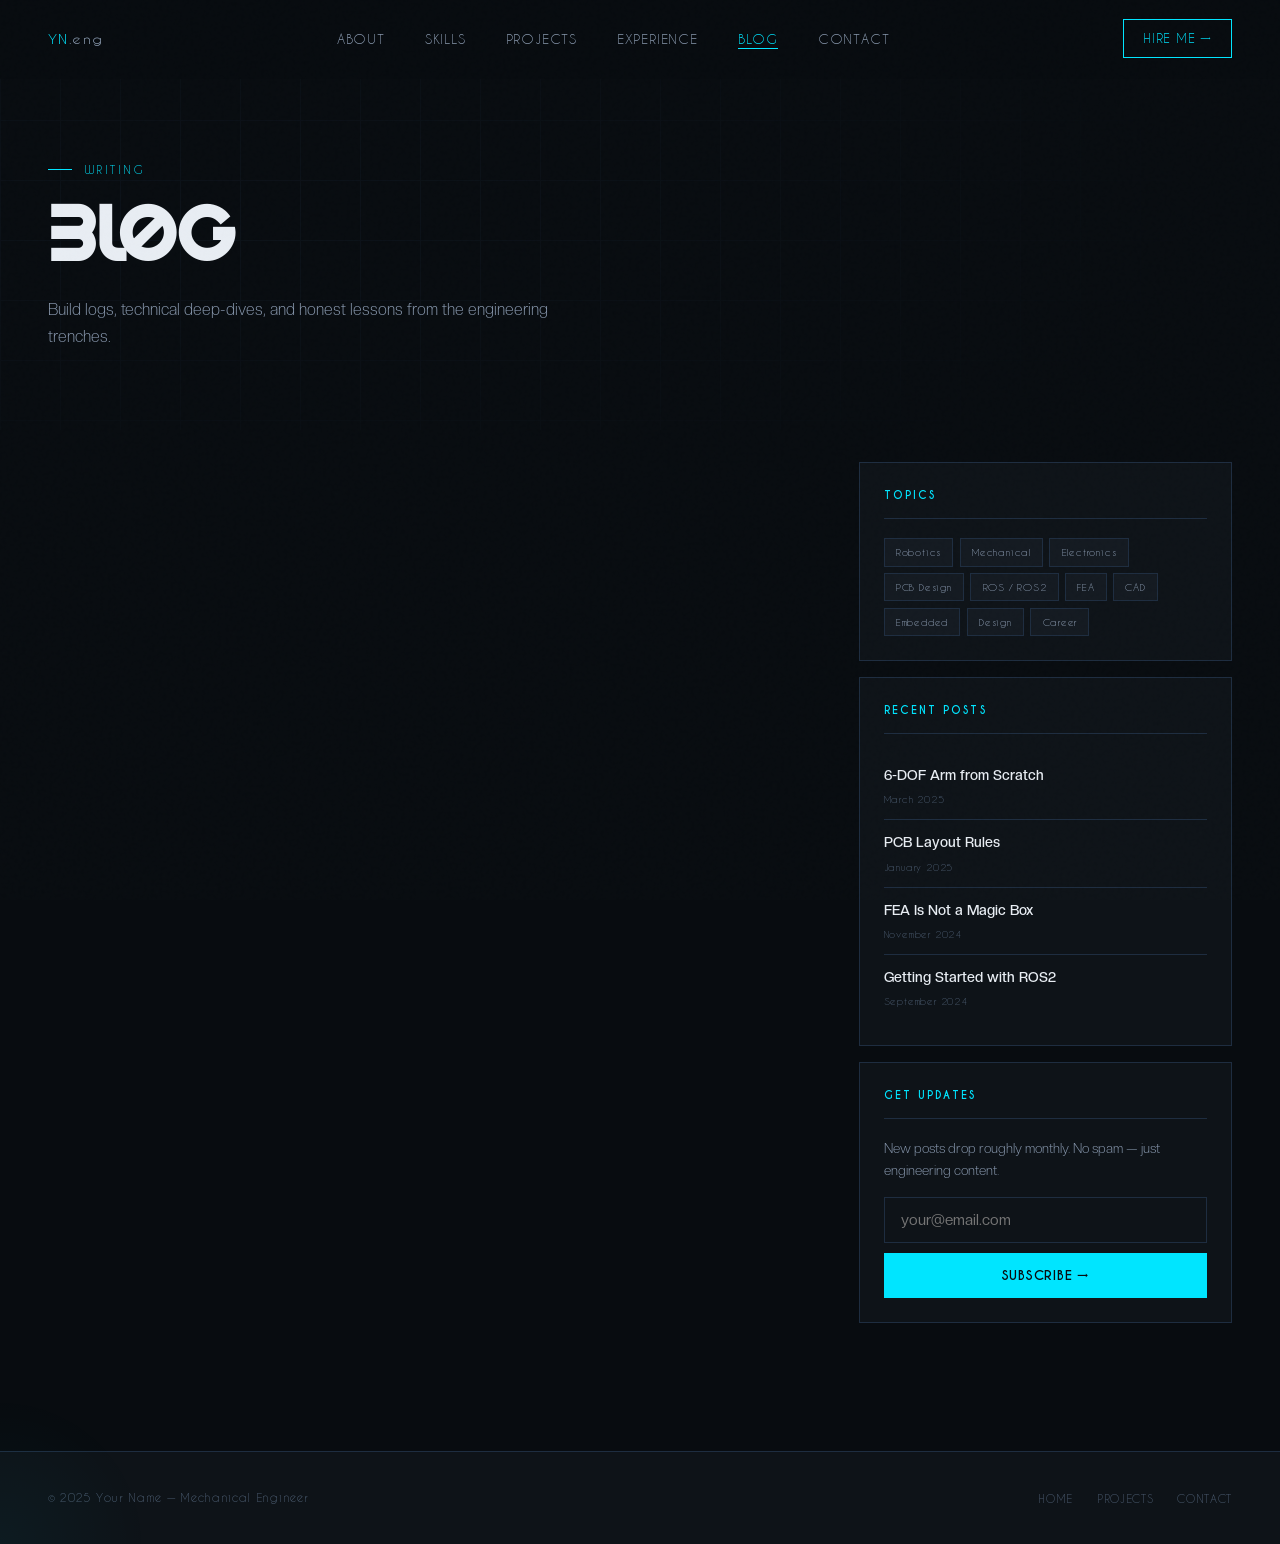
==== commit aabe431f: "Update html files" ====
--- a/pages/blog.html
+++ b/pages/blog.html
@@ -46,96 +46,8 @@
       <div class="blog-full-grid">
 
         <!-- Main Posts -->
-        <div class="blog-main-list">
-
-          <a href="#" class="blog-post-card reveal">
-            <div class="blog-post-meta">
-              <span class="blog-cat">Robotics</span>
-              <span class="blog-date">March 15, 2025</span>
-            </div>
-            <h2 class="blog-post-title">How I Built a 6-DOF Arm from Scratch: Lessons Learned</h2>
-            <p class="blog-post-excerpt">
-              Designing a robotic arm is part mechanical puzzle, part electrical headache, and fully
-              humbling. Here's an honest breakdown of what went wrong, what worked, and what I'd do
-              differently — from the linkage geometry to the motor driver PCB. There were three
-              complete redesigns and one magic smoke incident.
-            </p>
-            <div class="blog-post-footer">
-              <span class="blog-read-more">Read Article →</span>
-              <span class="blog-reading-time">12 min read</span>
-            </div>
-          </a>
-
-          <a href="#" class="blog-post-card reveal">
-            <div class="blog-post-meta">
-              <span class="blog-cat">Electronics</span>
-              <span class="blog-date">January 22, 2025</span>
-            </div>
-            <h2 class="blog-post-title">PCB Layout Rules I Wish I Knew Earlier</h2>
-            <p class="blog-post-excerpt">
-              Ground planes, trace width, and why impedance matching isn't just for RF engineers.
-              After three years of designing boards ranging from simple Arduino shields to 4-layer
-              motor controllers, here are the layout principles I now consider non-negotiable.
-            </p>
-            <div class="blog-post-footer">
-              <span class="blog-read-more">Read Article →</span>
-              <span class="blog-reading-time">8 min read</span>
-            </div>
-          </a>
-
-          <a href="#" class="blog-post-card reveal">
-            <div class="blog-post-meta">
-              <span class="blog-cat">Mechanical</span>
-              <span class="blog-date">November 8, 2024</span>
-            </div>
-            <h2 class="blog-post-title">FEA Is Not a Magic Box</h2>
-            <p class="blog-post-excerpt">
-              Garbage in, garbage out. Finite Element Analysis is one of the most powerful tools
-              in a mechanical engineer's toolkit — and one of the most misused. Here's how to set
-              up your simulations so the results actually mean something, and the questions you
-              should always ask before trusting a solver output.
-            </p>
-            <div class="blog-post-footer">
-              <span class="blog-read-more">Read Article →</span>
-              <span class="blog-reading-time">9 min read</span>
-            </div>
-          </a>
-
-          <a href="#" class="blog-post-card reveal">
-            <div class="blog-post-meta">
-              <span class="blog-cat">Robotics</span>
-              <span class="blog-date">September 3, 2024</span>
-            </div>
-            <h2 class="blog-post-title">Getting Started with ROS2: A Real Engineer's Perspective</h2>
-            <p class="blog-post-excerpt">
-              Most ROS2 tutorials assume you have a pristine Ubuntu install, infinite patience, and
-              no deadlines. This isn't that tutorial. Here's how I actually got productive with ROS2
-              on a real project, with all the workarounds I needed along the way.
-            </p>
-            <div class="blog-post-footer">
-              <span class="blog-read-more">Read Article →</span>
-              <span class="blog-reading-time">15 min read</span>
-            </div>
-          </a>
-
-          <a href="#" class="blog-post-card reveal">
-            <div class="blog-post-meta">
-              <span class="blog-cat">Design</span>
-              <span class="blog-date">July 17, 2024</span>
-            </div>
-            <h2 class="blog-post-title">The Case for Over-Engineering Your Prototypes</h2>
-            <p class="blog-post-excerpt">
-              Everyone says "keep it simple." But there's a strong argument for building your first
-              prototype to a higher spec than you think you need — especially when you're still
-              learning what the actual requirements are.
-            </p>
-            <div class="blog-post-footer">
-              <span class="blog-read-more">Read Article →</span>
-              <span class="blog-reading-time">6 min read</span>
-            </div>
-          </a>
-
-        </div>
+        <!-- Populated by data.js + render.js -->
+        <div class="blog-main-list" id="blog-list"></div>
 
         <!-- Sidebar -->
         <aside class="blog-sidebar">
@@ -200,6 +112,8 @@
     </ul>
   </footer>
 
+  <script src="../js/data.js"></script>
   <script src="../js/main.js"></script>
+  <script src="../js/render.js"></script>
 </body>
-</html>
+</html>
--- a/css/style.css
+++ b/css/style.css
@@ -1,4 +1,136 @@
-@import url('https://fonts.googleapis.com/css2?family=Space+Mono:ital,wght@0,400;0,700;1,400&family=Syne:wght@400;600;700;800&family=DM+Sans:wght@300;400;500&display=swap');
+/* ── LOCAL FONTS ── */
+
+@font-face {
+  font-family: 'Computerist';
+  src: url('../fonts/Computerist.ttf') format('truetype');
+  font-weight: normal;
+  font-style: normal;
+  font-display: swap;
+}
+
+@font-face {
+  font-family: 'LimitBreak';
+  src: url('../fonts/Limit Break.otf') format('opentype');
+  font-weight: normal;
+  font-style: normal;
+  font-display: swap;
+}
+
+@font-face {
+  font-family: 'GrafBold';
+  src: url('../fonts/GrafBoldBold.woff2') format('woff2'),
+       url('../fonts/GrafBoldBold.woff') format('woff');
+  font-weight: bold;
+  font-style: normal;
+  font-display: swap;
+}
+
+@font-face {
+  font-family: 'GrafRoundish';
+  src: url('../fonts/GrafRoundishMedium.woff2') format('woff2'),
+       url('../fonts/GrafRoundishMedium.woff') format('woff');
+  font-weight: 500;
+  font-style: normal;
+  font-display: swap;
+}
+
+@font-face {
+  font-family: 'GrafOblique';
+  src: url('../fonts/GrafObliqueItalic.woff2') format('woff2'),
+       url('../fonts/GrafObliqueItalic.woff') format('woff');
+  font-weight: normal;
+  font-style: italic;
+  font-display: swap;
+}
+
+@font-face {
+  font-family: 'GrafCirculumBricks';
+  src: url('../fonts/GrafCirculumBricks.woff2') format('woff2'),
+       url('../fonts/GrafCirculumBricks.woff') format('woff');
+  font-weight: normal;
+  font-style: normal;
+  font-display: swap;
+}
+
+@font-face {
+  font-family: 'CreatoDisplay';
+  src: url('../fonts/CreatoDisplay-Light.otf') format('opentype');
+  font-weight: 300;
+  font-style: normal;
+  font-display: swap;
+}
+
+@font-face {
+  font-family: 'CreatoDisplay';
+  src: url('../fonts/CreatoDisplay-Regular.otf') format('opentype');
+  font-weight: 400;
+  font-style: normal;
+  font-display: swap;
+}
+
+@font-face {
+  font-family: 'CreatoDisplay';
+  src: url('../fonts/CreatoDisplay-Medium.otf') format('opentype');
+  font-weight: 500;
+  font-style: normal;
+  font-display: swap;
+}
+
+@font-face {
+  font-family: 'CreatoDisplay';
+  src: url('../fonts/CreatoDisplay-Bold.otf') format('opentype');
+  font-weight: 700;
+  font-style: normal;
+  font-display: swap;
+}
+
+@font-face {
+  font-family: 'CreatoDisplay';
+  src: url('../fonts/CreatoDisplay-ExtraBold.otf') format('opentype');
+  font-weight: 800;
+  font-style: normal;
+  font-display: swap;
+}
+
+@font-face {
+  font-family: 'CaviarDreams';
+  src: url('../fonts/CaviarDreams.ttf') format('truetype');
+  font-weight: 400;
+  font-style: normal;
+  font-display: swap;
+}
+
+@font-face {
+  font-family: 'CaviarDreams';
+  src: url('../fonts/CaviarDreams_Bold.ttf') format('truetype');
+  font-weight: 700;
+  font-style: normal;
+  font-display: swap;
+}
+
+@font-face {
+  font-family: 'CaviarDreams';
+  src: url('../fonts/CaviarDreams_Italic.ttf') format('truetype');
+  font-weight: 400;
+  font-style: italic;
+  font-display: swap;
+}
+
+@font-face {
+  font-family: 'CaviarDreams';
+  src: url('../fonts/CaviarDreams_BoldItalic.ttf') format('truetype');
+  font-weight: 700;
+  font-style: italic;
+  font-display: swap;
+}
+
+/* ──────────────────────────────────────────────────────────
+   FONT ROLES:
+   LimitBreak    → hero name ONLY (giant decorative display)
+   CreatoDisplay → all headings, titles, card names
+   CaviarDreams  → labels, tags, nav links, mono-style text
+   CreatoDisplay → body paragraphs
+────────────────────────────────────────────────────────── */
 
 :root {
   --bg: #080c10;
@@ -13,9 +145,12 @@
   --text: #e8edf3;
   --text2: #8a9ab0;
   --text3: #4a5a6e;
-  --font-display: 'Syne', sans-serif;
-  --font-mono: 'Space Mono', monospace;
-  --font-body: 'DM Sans', sans-serif;
+
+  --font-hero:    'Computerist', 'CreatoDisplay', sans-serif;
+  --font-heading: 'Computerist', 'CreatoDisplay', sans-serif;
+  --font-mono:    'CaviarDreams', sans-serif;
+  --font-body:    'CreatoDisplay', sans-serif;
+
   --radius: 4px;
   --transition: 0.3s cubic-bezier(0.4, 0, 0.2, 1);
 }
@@ -71,7 +206,7 @@
 
 .nav-logo {
   font-family: var(--font-mono);
-  font-size: 0.85rem;
+  font-size: 0.88rem;
   color: var(--accent);
   text-decoration: none;
   letter-spacing: 0.1em;
@@ -87,10 +222,10 @@
 
 .nav-links a {
   font-family: var(--font-mono);
-  font-size: 0.72rem;
+  font-size: 0.82rem;
   color: var(--text2);
   text-decoration: none;
-  letter-spacing: 0.12em;
+  letter-spacing: 0.06em;
   text-transform: uppercase;
   position: relative;
   transition: color var(--transition);
@@ -107,18 +242,17 @@
 
 .nav-links a:hover { color: var(--accent); }
 .nav-links a:hover::after { width: 100%; }
-
 .nav-links a.active { color: var(--accent); }
 .nav-links a.active::after { width: 100%; }
 
 .nav-cta {
   font-family: var(--font-mono);
-  font-size: 0.72rem;
+  font-size: 0.78rem;
   color: var(--accent);
   border: 1px solid var(--accent);
   padding: 0.5rem 1.2rem;
   text-decoration: none;
-  letter-spacing: 0.1em;
+  letter-spacing: 0.06em;
   text-transform: uppercase;
   transition: all var(--transition);
 }
@@ -194,9 +328,9 @@
 
 .hero-eyebrow {
   font-family: var(--font-mono);
-  font-size: 0.72rem;
+  font-size: 0.75rem;
   color: var(--accent);
-  letter-spacing: 0.2em;
+  letter-spacing: 0.18em;
   text-transform: uppercase;
   margin-bottom: 1.5rem;
   display: flex;
@@ -210,12 +344,13 @@
   background: var(--accent);
 }
 
+/* LimitBreak used ONLY here */
 .hero-name {
-  font-family: var(--font-display);
-  font-weight: 800;
+  font-family: var(--font-hero);
+  font-weight: normal;
   font-size: clamp(3rem, 6vw, 5.5rem);
-  line-height: 1.0;
-  letter-spacing: -0.02em;
+  line-height: 1.05;
+  letter-spacing: 0.02em;
   margin-bottom: 1rem;
 }
 
@@ -224,7 +359,7 @@
 
 .hero-title {
   font-family: var(--font-mono);
-  font-size: 0.9rem;
+  font-size: 0.95rem;
   color: var(--text2);
   margin-bottom: 1.8rem;
   letter-spacing: 0.05em;
@@ -257,8 +392,8 @@
 
 .btn-primary {
   font-family: var(--font-mono);
-  font-size: 0.75rem;
-  letter-spacing: 0.1em;
+  font-size: 0.8rem;
+  letter-spacing: 0.06em;
   text-transform: uppercase;
   padding: 0.9rem 2rem;
   background: var(--accent);
@@ -272,6 +407,7 @@
   display: inline-flex;
   align-items: center;
   gap: 0.5rem;
+  font-weight: 700;
 }
 
 .btn-primary::before {
@@ -288,8 +424,8 @@
 
 .btn-secondary {
   font-family: var(--font-mono);
-  font-size: 0.75rem;
-  letter-spacing: 0.1em;
+  font-size: 0.8rem;
+  letter-spacing: 0.06em;
   text-transform: uppercase;
   padding: 0.9rem 2rem;
   background: transparent;
@@ -308,7 +444,7 @@
   color: var(--accent);
 }
 
-/* Hero Right - Stats/Visual */
+/* Hero Right — Stat Cards */
 .hero-right {
   position: relative;
   display: flex;
@@ -346,7 +482,7 @@
 .stat-card:hover::before { height: 100%; }
 
 .stat-number {
-  font-family: var(--font-display);
+  font-family: var(--font-heading);
   font-size: 2.5rem;
   font-weight: 800;
   color: var(--accent);
@@ -356,9 +492,9 @@
 
 .stat-label {
   font-family: var(--font-mono);
-  font-size: 0.65rem;
+  font-size: 0.68rem;
   color: var(--text3);
-  letter-spacing: 0.15em;
+  letter-spacing: 0.12em;
   text-transform: uppercase;
 }
 
@@ -386,7 +522,10 @@
   background: linear-gradient(to bottom, var(--text3), transparent);
 }
 
-@keyframes float { 0%, 100% { transform: translateX(-50%) translateY(0); } 50% { transform: translateX(-50%) translateY(-6px); } }
+@keyframes float {
+  0%, 100% { transform: translateX(-50%) translateY(0); }
+  50% { transform: translateX(-50%) translateY(-6px); }
+}
 
 /* ── SECTIONS COMMON ── */
 section { padding: 7rem 3rem; }
@@ -395,9 +534,9 @@
 
 .section-label {
   font-family: var(--font-mono);
-  font-size: 0.7rem;
+  font-size: 0.72rem;
   color: var(--accent);
-  letter-spacing: 0.25em;
+  letter-spacing: 0.22em;
   text-transform: uppercase;
   margin-bottom: 1rem;
   display: flex;
@@ -412,11 +551,11 @@
 }
 
 .section-title {
-  font-family: var(--font-display);
+  font-family: var(--font-heading);
   font-weight: 800;
   font-size: clamp(2rem, 4vw, 3.2rem);
   line-height: 1.1;
-  letter-spacing: -0.02em;
+  letter-spacing: -0.01em;
   margin-bottom: 1rem;
 }
 
@@ -437,9 +576,7 @@
   align-items: start;
 }
 
-.about-image-wrap {
-  position: relative;
-}
+.about-image-wrap { position: relative; }
 
 .about-image-placeholder {
   width: 100%;
@@ -486,7 +623,7 @@
 }
 
 .about-content h3 {
-  font-family: var(--font-display);
+  font-family: var(--font-heading);
   font-size: 1.6rem;
   font-weight: 700;
   margin-bottom: 1.2rem;
@@ -507,8 +644,8 @@
 
 .tag {
   font-family: var(--font-mono);
-  font-size: 0.68rem;
-  letter-spacing: 0.1em;
+  font-size: 0.73rem;
+  letter-spacing: 0.05em;
   padding: 0.35rem 0.8rem;
   background: var(--bg3);
   border: 1px solid var(--border);
@@ -539,23 +676,20 @@
 
 .skill-category:hover { background: var(--bg3); }
 
-.skill-cat-icon {
-  font-size: 1.5rem;
-  margin-bottom: 0.8rem;
-}
+.skill-cat-icon { font-size: 1.5rem; margin-bottom: 0.8rem; }
 
 .skill-cat-title {
-  font-family: var(--font-display);
-  font-size: 1rem;
+  font-family: var(--font-heading);
+  font-size: 1.05rem;
   font-weight: 700;
   margin-bottom: 0.3rem;
 }
 
 .skill-cat-subtitle {
   font-family: var(--font-mono);
-  font-size: 0.65rem;
+  font-size: 0.7rem;
   color: var(--accent);
-  letter-spacing: 0.1em;
+  letter-spacing: 0.06em;
   text-transform: uppercase;
   margin-bottom: 1.5rem;
 }
@@ -568,7 +702,7 @@
   justify-content: space-between;
   padding: 0.6rem 0;
   border-bottom: 1px solid var(--border);
-  font-size: 0.88rem;
+  font-size: 0.92rem;
   color: var(--text2);
   transition: color var(--transition);
 }
@@ -634,22 +768,22 @@
 
 .project-card-tag {
   font-family: var(--font-mono);
-  font-size: 0.62rem;
+  font-size: 0.67rem;
   color: var(--accent2);
-  letter-spacing: 0.15em;
+  letter-spacing: 0.1em;
   text-transform: uppercase;
   margin-bottom: 0.5rem;
 }
 
 .project-card-title {
-  font-family: var(--font-display);
+  font-family: var(--font-heading);
   font-size: 1.05rem;
   font-weight: 700;
   margin-bottom: 0.5rem;
 }
 
 .project-card-desc {
-  font-size: 0.85rem;
+  font-size: 0.88rem;
   color: var(--text2);
   line-height: 1.6;
 }
@@ -662,19 +796,16 @@
   justify-content: space-between;
 }
 
-.project-card-stack {
-  display: flex;
-  gap: 0.4rem;
-}
+.project-card-stack { display: flex; gap: 0.4rem; }
 
 .stack-badge {
   font-family: var(--font-mono);
-  font-size: 0.6rem;
+  font-size: 0.63rem;
   padding: 0.2rem 0.5rem;
   background: var(--bg);
   color: var(--text3);
   border: 1px solid var(--border);
-  letter-spacing: 0.05em;
+  letter-spacing: 0.04em;
 }
 
 .project-card-arrow {
@@ -684,7 +815,6 @@
 }
 
 .project-card:hover .project-card-arrow { transform: translateX(4px); }
-
 .projects-cta { text-align: center; }
 
 /* ── WORK HISTORY ── */
@@ -720,15 +850,15 @@
 
 .timeline-date {
   font-family: var(--font-mono);
-  font-size: 0.68rem;
+  font-size: 0.7rem;
   color: var(--accent);
-  letter-spacing: 0.15em;
+  letter-spacing: 0.14em;
   text-transform: uppercase;
   margin-bottom: 0.5rem;
 }
 
 .timeline-role {
-  font-family: var(--font-display);
+  font-family: var(--font-heading);
   font-size: 1.3rem;
   font-weight: 700;
   margin-bottom: 0.2rem;
@@ -736,14 +866,14 @@
 
 .timeline-company {
   font-family: var(--font-mono);
-  font-size: 0.8rem;
+  font-size: 0.84rem;
   color: var(--text2);
   margin-bottom: 1rem;
 }
 
 .timeline-desc {
   color: var(--text2);
-  font-size: 0.9rem;
+  font-size: 0.95rem;
   line-height: 1.7;
   max-width: 600px;
   margin-bottom: 1rem;
@@ -772,7 +902,6 @@
 }
 
 .blog-card:hover { border-color: var(--accent); transform: translateY(-2px); }
-
 .blog-card.featured { grid-row: span 2; }
 
 .blog-card-meta {
@@ -784,21 +913,21 @@
 
 .blog-cat {
   font-family: var(--font-mono);
-  font-size: 0.62rem;
+  font-size: 0.67rem;
   color: var(--accent3);
-  letter-spacing: 0.15em;
+  letter-spacing: 0.1em;
   text-transform: uppercase;
 }
 
 .blog-date {
   font-family: var(--font-mono);
-  font-size: 0.62rem;
+  font-size: 0.67rem;
   color: var(--text3);
-  letter-spacing: 0.1em;
+  letter-spacing: 0.06em;
 }
 
 .blog-card-title {
-  font-family: var(--font-display);
+  font-family: var(--font-heading);
   font-size: 1.2rem;
   font-weight: 700;
   margin-bottom: 0.8rem;
@@ -809,7 +938,7 @@
 
 .blog-card-excerpt {
   color: var(--text2);
-  font-size: 0.88rem;
+  font-size: 0.9rem;
   line-height: 1.7;
 }
 
@@ -818,9 +947,9 @@
   align-items: center;
   gap: 0.4rem;
   font-family: var(--font-mono);
-  font-size: 0.68rem;
+  font-size: 0.7rem;
   color: var(--accent);
-  letter-spacing: 0.1em;
+  letter-spacing: 0.06em;
   text-transform: uppercase;
   margin-top: 1.2rem;
 }
@@ -836,7 +965,7 @@
 }
 
 .contact-info h3 {
-  font-family: var(--font-display);
+  font-family: var(--font-heading);
   font-size: 1.4rem;
   font-weight: 700;
   margin-bottom: 1rem;
@@ -851,10 +980,10 @@
   align-items: center;
   gap: 0.8rem;
   font-family: var(--font-mono);
-  font-size: 0.78rem;
+  font-size: 0.84rem;
   color: var(--text2);
   text-decoration: none;
-  letter-spacing: 0.05em;
+  letter-spacing: 0.03em;
   padding: 0.8rem 0;
   border-bottom: 1px solid var(--border);
   transition: color var(--transition);
@@ -869,9 +998,9 @@
 
 .form-label {
   font-family: var(--font-mono);
-  font-size: 0.65rem;
+  font-size: 0.7rem;
   color: var(--text3);
-  letter-spacing: 0.15em;
+  letter-spacing: 0.1em;
   text-transform: uppercase;
 }
 
@@ -880,7 +1009,7 @@
   border: 1px solid var(--border);
   color: var(--text);
   font-family: var(--font-body);
-  font-size: 0.9rem;
+  font-size: 0.95rem;
   padding: 0.8rem 1rem;
   outline: none;
   transition: border-color var(--transition);
@@ -888,10 +1017,7 @@
   width: 100%;
 }
 
-.form-input:focus, .form-textarea:focus {
-  border-color: var(--accent);
-}
-
+.form-input:focus, .form-textarea:focus { border-color: var(--accent); }
 .form-textarea { min-height: 130px; }
 
 /* ── FOOTER ── */
@@ -906,9 +1032,9 @@
 
 .footer-copy {
   font-family: var(--font-mono);
-  font-size: 0.68rem;
+  font-size: 0.72rem;
   color: var(--text3);
-  letter-spacing: 0.1em;
+  letter-spacing: 0.06em;
 }
 
 .footer-links {
@@ -919,10 +1045,10 @@
 
 .footer-links a {
   font-family: var(--font-mono);
-  font-size: 0.65rem;
+  font-size: 0.7rem;
   color: var(--text3);
   text-decoration: none;
-  letter-spacing: 0.1em;
+  letter-spacing: 0.06em;
   text-transform: uppercase;
   transition: color var(--transition);
 }
@@ -956,7 +1082,6 @@
 /* ── MOBILE NAV ── */
 @media (max-width: 900px) {
   nav { padding: 1rem 1.5rem; }
-
   .hamburger { display: flex; }
 
   .nav-links {
@@ -974,18 +1099,10 @@
   }
 
   .nav-links.open { right: 0; }
-
   .nav-links li { border-bottom: 1px solid var(--border); }
-
-  .nav-links a {
-    display: block;
-    padding: 1rem 0;
-    font-size: 0.8rem;
-  }
-
+  .nav-links a { display: block; padding: 1rem 0; font-size: 0.88rem; }
   .nav-cta { display: none; }
 
-  /* Hero mobile */
   .hero { padding: 7rem 1.5rem 4rem; }
   .hero-content { grid-template-columns: 1fr; gap: 3rem; }
   .hero-right { align-items: stretch; }
@@ -1005,4 +1122,4 @@
 @media (max-width: 600px) {
   .hero-stat-cards { grid-template-columns: 1fr 1fr; }
   .skills-grid { grid-template-columns: 1fr; }
-}
+}
--- a/css/pages.css
+++ b/css/pages.css
@@ -1,3 +1,6 @@
+/* ── FONTS loaded via style.css @font-face declarations ── */
+/* LimitBreak → headings/display  |  CreatoDisplay → body/UI  |  GrafRoundish → labels/mono */
+
 /* ── PROJECTS PAGE ── */
 .page-hero {
   padding: 10rem 3rem 5rem;
@@ -297,8 +300,8 @@
   transition: color var(--transition);
 }
 .recent-post:last-child { border-bottom: none; }
+.recent-post-title { font-size: 0.88rem; font-weight: 500; transition: color var(--transition); }
 .recent-post:hover .recent-post-title { color: var(--accent); }
-.recent-post-title { font-size: 0.88rem; font-weight: 500; transition: color var(--transition); }
 .recent-post-date {
   font-family: var(--font-mono);
   font-size: 0.62rem;
@@ -311,4 +314,4 @@
   .projects-full-grid { grid-template-columns: 1fr; }
   .blog-full-grid { grid-template-columns: 1fr; }
   .blog-sidebar { position: static; }
-}
+}
